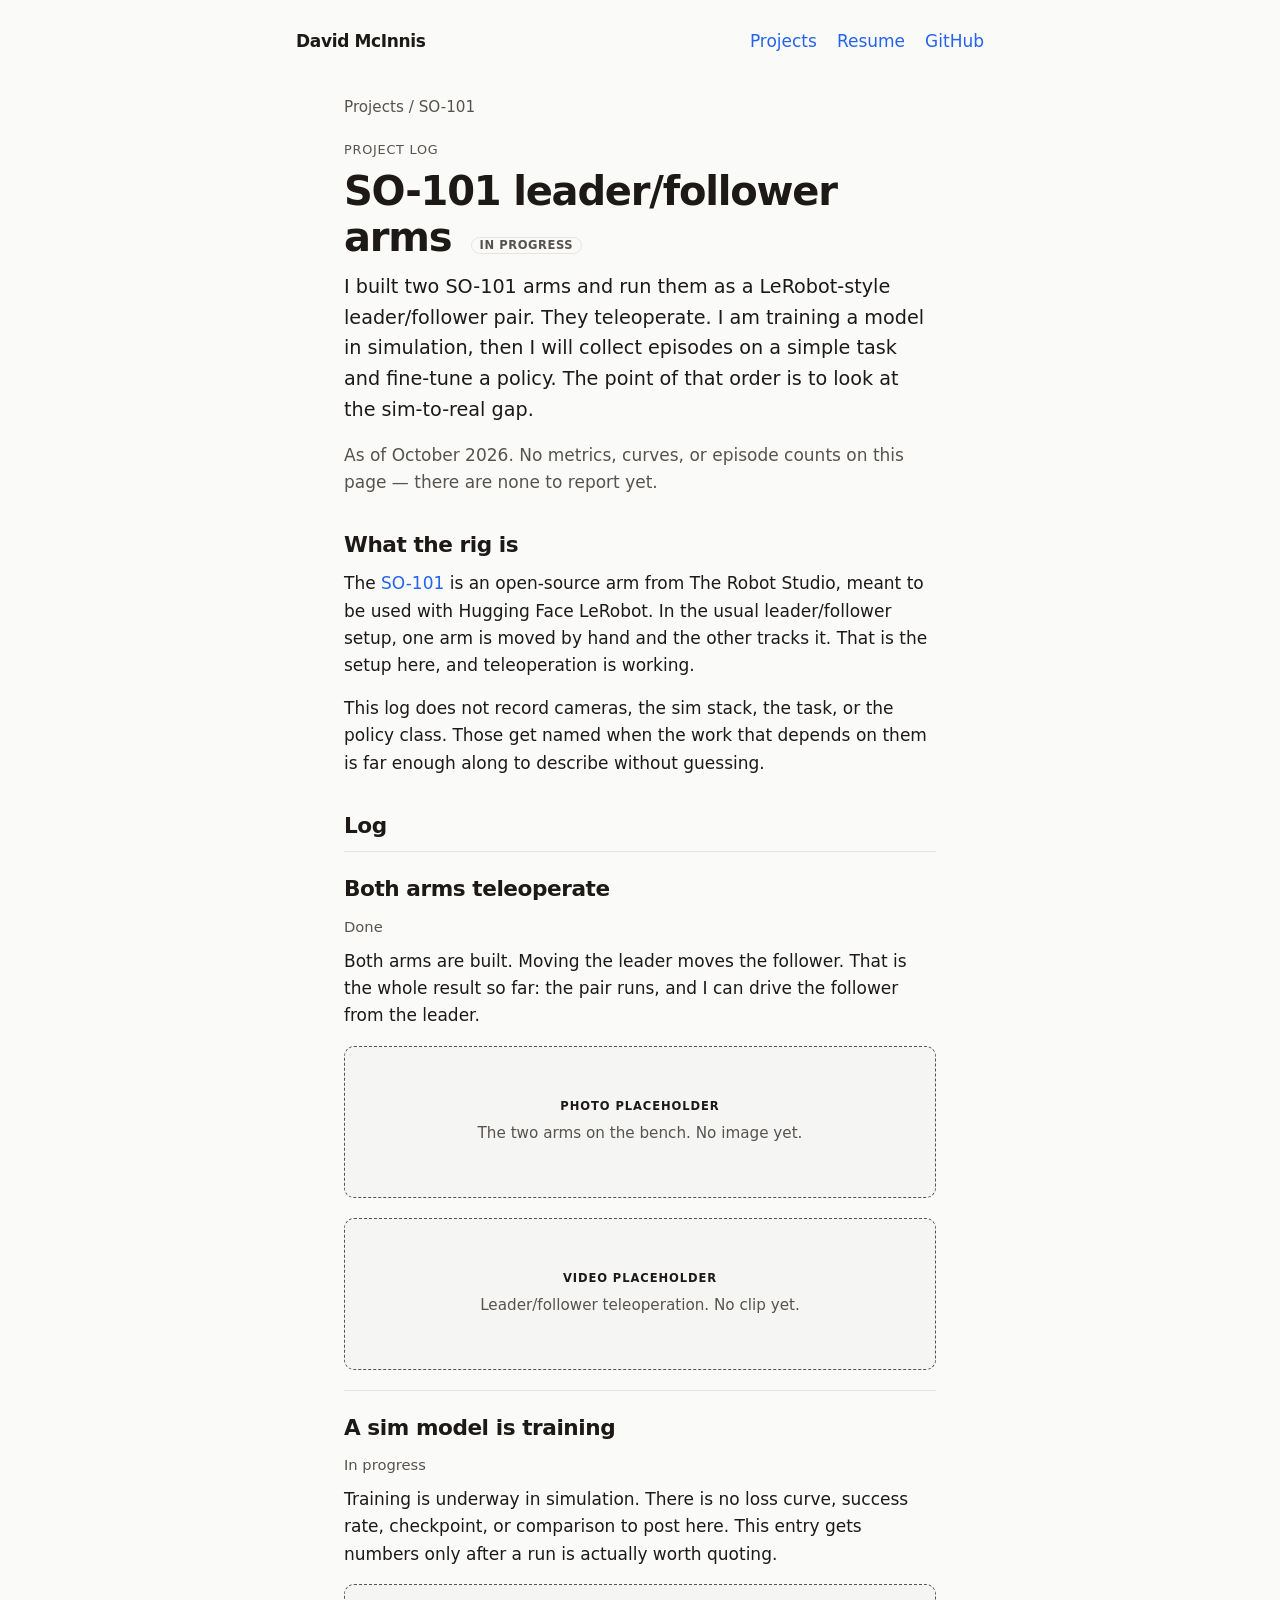
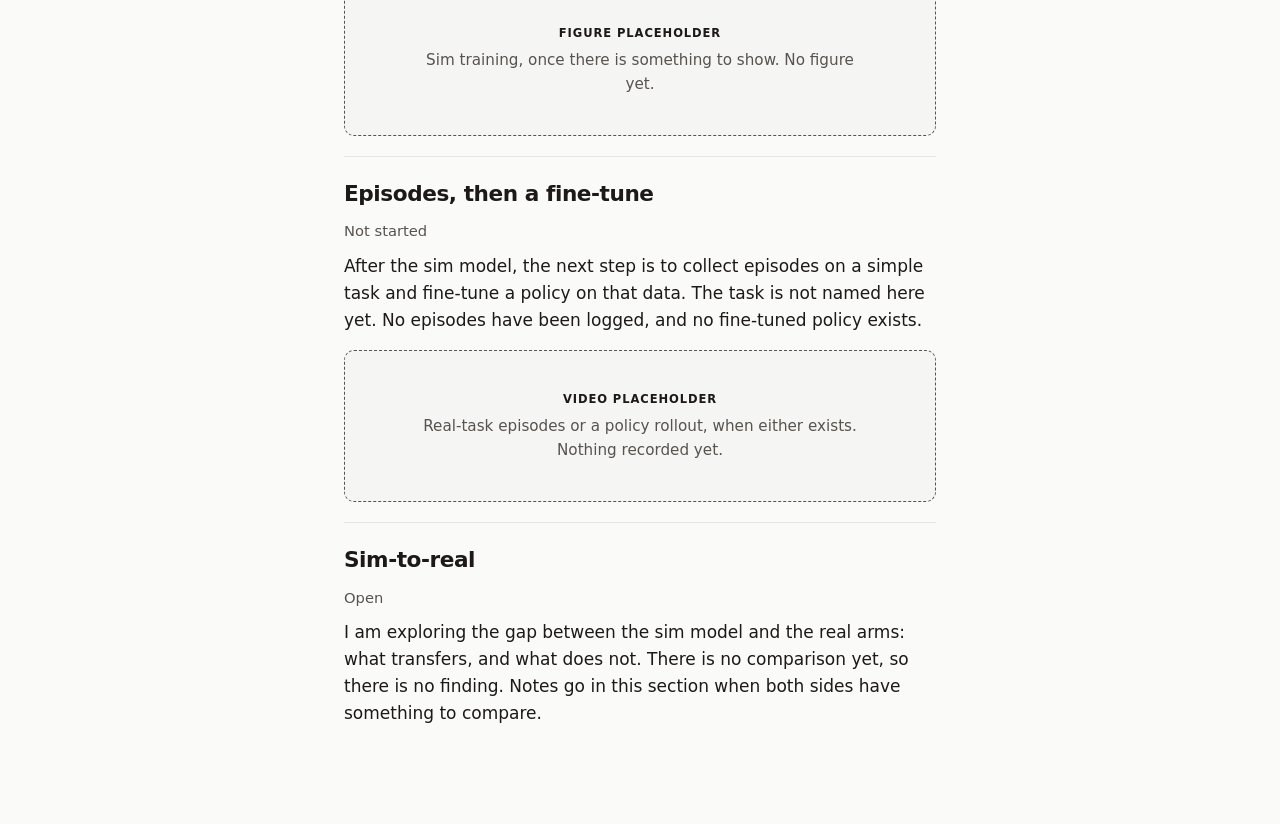
==== projects/so-101/index.html @ 81964a4d "Add SO-101 project log and a merged resume Static home, project index, and resume pages in the exist" ====
<!DOCTYPE html>
<html lang="en">
<head>
  <meta charset="utf-8">
  <meta name="viewport" content="width=device-width, initial-scale=1">
  <meta name="description" content="In-progress log of two SO-101 leader/follower arms: teleoperation works, a sim model is training, and real episodes are next.">
  <title>SO-101 arms — David McInnis</title>
  <link rel="stylesheet" href="/css/style.css">
</head>
<body>
  <header class="site-header">
    <a class="name" href="/">David McInnis</a>
    <nav aria-label="Primary">
      <a href="/projects/">Projects</a>
      <a href="/resume/">Resume</a>
      <a href="https://github.com/mcinnisd">GitHub</a>
    </nav>
  </header>
  <main>
    <p class="crumb"><a href="/projects/">Projects</a> / SO-101</p>
    <p class="kicker">Project log</p>
    <h1>SO-101 leader/follower arms <span class="status">In progress</span></h1>
    <p class="lede">I built two SO-101 arms and run them as a LeRobot-style leader/follower pair. They teleoperate. I am training a model in simulation, then I will collect episodes on a simple task and fine-tune a policy. The point of that order is to look at the sim-to-real gap.</p>
    <p class="muted">As of October 2026. No metrics, curves, or episode counts on this page — there are none to report yet.</p>

    <h2>What the rig is</h2>
    <p>The <a href="https://huggingface.co/docs/lerobot/so101">SO-101</a> is an open-source arm from The Robot Studio, meant to be used with Hugging Face LeRobot. In the usual leader/follower setup, one arm is moved by hand and the other tracks it. That is the setup here, and teleoperation is working.</p>
    <p>This log does not record cameras, the sim stack, the task, or the policy class. Those get named when the work that depends on them is far enough along to describe without guessing.</p>

    <h2>Log</h2>

    <section class="log-entry" aria-labelledby="teleop-heading">
      <h2 id="teleop-heading">Both arms teleoperate</h2>
      <p class="when">Done</p>
      <p>Both arms are built. Moving the leader moves the follower. That is the whole result so far: the pair runs, and I can drive the follower from the leader.</p>
      <figure class="placeholder">
        <figcaption>
          <span class="placeholder-label">Photo placeholder</span>
          The two arms on the bench. No image yet.
        </figcaption>
      </figure>
      <figure class="placeholder">
        <figcaption>
          <span class="placeholder-label">Video placeholder</span>
          Leader/follower teleoperation. No clip yet.
        </figcaption>
      </figure>
    </section>

    <section class="log-entry" aria-labelledby="sim-heading">
      <h2 id="sim-heading">A sim model is training</h2>
      <p class="when">In progress</p>
      <p>Training is underway in simulation. There is no loss curve, success rate, checkpoint, or comparison to post here. This entry gets numbers only after a run is actually worth quoting.</p>
      <figure class="placeholder">
        <figcaption>
          <span class="placeholder-label">Figure placeholder</span>
          Sim training, once there is something to show. No figure yet.
        </figcaption>
      </figure>
    </section>

    <section class="log-entry" aria-labelledby="real-heading">
      <h2 id="real-heading">Episodes, then a fine-tune</h2>
      <p class="when">Not started</p>
      <p>After the sim model, the next step is to collect episodes on a simple task and fine-tune a policy on that data. The task is not named here yet. No episodes have been logged, and no fine-tuned policy exists.</p>
      <figure class="placeholder">
        <figcaption>
          <span class="placeholder-label">Video placeholder</span>
          Real-task episodes or a policy rollout, when either exists. Nothing recorded yet.
        </figcaption>
      </figure>
    </section>

    <section class="log-entry" aria-labelledby="gap-heading">
      <h2 id="gap-heading">Sim-to-real</h2>
      <p class="when">Open</p>
      <p>I am exploring the gap between the sim model and the real arms: what transfers, and what does not. There is no comparison yet, so there is no finding. Notes go in this section when both sides have something to compare.</p>
    </section>
  </main>
</body>
</html>
---- css/style.css ----
:root {
  color-scheme: light;
  --bg: #fafaf9;
  --fg: #1c1917;
  --muted: #57534e;
  --accent: #2563eb;
  --line: #e7e5e4;
  --slot: #f5f5f4;
  --max: 40rem;
  --resume: 46rem;
}

@media (prefers-color-scheme: dark) {
  :root {
    color-scheme: dark;
    --bg: #0c0a09;
    --fg: #f5f5f4;
    --muted: #a8a29e;
    --accent: #60a5fa;
    --line: #292524;
    --slot: #1c1917;
  }
}

* { box-sizing: border-box; }

html { scroll-behavior: smooth; }

body {
  margin: 0;
  background: var(--bg);
  color: var(--fg);
  font-family: system-ui, -apple-system, "Segoe UI", sans-serif;
  line-height: 1.6;
  font-size: 1.0625rem;
}

a {
  color: var(--accent);
  text-decoration: none;
}

a:hover { text-decoration: underline; }

a:focus-visible {
  outline: 2px solid var(--accent);
  outline-offset: 3px;
  border-radius: 2px;
}

.site-header {
  max-width: var(--resume);
  margin: 0 auto;
  padding: 28px 24px 0;
  display: flex;
  justify-content: space-between;
  align-items: baseline;
  gap: 16px 24px;
}

.site-header .name {
  color: var(--fg);
  font-weight: 650;
  letter-spacing: -0.02em;
  text-decoration: none;
}

.site-header nav {
  display: flex;
  flex-wrap: wrap;
  gap: 8px 20px;
}

.site-header nav a[aria-current="page"] {
  color: var(--fg);
  text-decoration: underline;
  text-decoration-color: var(--accent);
  text-underline-offset: 0.2em;
}

body.home {
  min-height: 100vh;
  display: flex;
  flex-direction: column;
}

body.home main {
  flex: 1;
  display: grid;
  align-content: center;
  padding-top: 24px;
  padding-bottom: 64px;
}

main {
  max-width: var(--max);
  margin: 0 auto;
  padding: 40px 24px 80px;
}

main.wide { max-width: var(--resume); }

h1 {
  font-size: 2.5rem;
  line-height: 1.15;
  letter-spacing: -0.03em;
  font-weight: 650;
  margin: 0 0 12px;
}

h2 { font-size: 1.35rem; letter-spacing: -0.02em; margin: 2rem 0 0.5rem; }

h3 { font-size: 1.05rem; margin: 0 0 0.25rem; }

p { margin: 0 0 1rem; }

.lede {
  font-size: 1.2rem;
  margin: 0 0 1rem;
}

.muted { color: var(--muted); }

.links {
  display: flex;
  flex-wrap: wrap;
  gap: 8px 20px;
  margin-top: 1.25rem;
}

.kicker {
  color: var(--muted);
  font-size: 0.8rem;
  letter-spacing: 0.06em;
  text-transform: uppercase;
  margin: 0 0 0.5rem;
}

.crumb {
  color: var(--muted);
  font-size: 0.95rem;
  margin: 0 0 1.25rem;
}

.crumb a { color: var(--muted); }

.status {
  display: inline-block;
  font-size: 0.72rem;
  letter-spacing: 0.05em;
  text-transform: uppercase;
  color: var(--muted);
  border: 1px solid var(--line);
  border-radius: 999px;
  padding: 0.05rem 0.5rem;
  margin-left: 0.4rem;
  vertical-align: 0.15em;
  white-space: nowrap;
}

.project-list {
  list-style: none;
  padding: 0;
  margin: 1.5rem 0 0;
}

.project-list > li {
  padding: 1.1rem 0;
  border-top: 1px solid var(--line);
}

.project-list h2 {
  font-size: 1.15rem;
  margin: 0 0 0.35rem;
}

.project-list p { margin: 0; color: var(--muted); }

.later {
  margin-top: 2.5rem;
  color: var(--muted);
}

.later h2 { font-size: 1rem; color: var(--fg); }

.later ul {
  margin: 0.25rem 0 0;
  padding-left: 1.15rem;
  columns: 2;
}

.later li { break-inside: avoid; }

.log-entry {
  border-top: 1px solid var(--line);
  padding-top: 1.25rem;
  margin-top: 0.5rem;
}

.log-entry h2 { margin-top: 0; }

.when {
  color: var(--muted);
  font-size: 0.92rem;
  margin: 0 0 0.6rem;
}

figure.placeholder {
  margin: 1rem 0 1.25rem;
  min-height: 9.5rem;
  display: grid;
  place-items: center;
  padding: 1.5rem;
  border: 1px dashed var(--muted);
  border-radius: 10px;
  background: var(--slot);
}

figure.placeholder figcaption {
  max-width: 28rem;
  text-align: center;
  color: var(--muted);
  font-size: 0.95rem;
}

.placeholder-label {
  display: block;
  margin-bottom: 0.35rem;
  color: var(--fg);
  font-size: 0.72rem;
  font-weight: 650;
  letter-spacing: 0.08em;
  text-transform: uppercase;
}

.resume h1 {
  font-size: 2rem;
  margin-bottom: 0.2rem;
}

.resume .contact {
  color: var(--muted);
  margin: 0 0 0.5rem;
}

.resume h2 {
  font-size: 0.78rem;
  font-weight: 650;
  letter-spacing: 0.08em;
  text-transform: uppercase;
  color: var(--muted);
  border-bottom: 1px solid var(--line);
  padding-bottom: 0.3rem;
  margin: 1.75rem 0 0.8rem;
}

.resume h3 { font-size: 1.02rem; }

.resume .org { margin-top: 1.1rem; }

.resume .item-head,
.resume .role-line {
  display: flex;
  justify-content: space-between;
  gap: 1rem;
  align-items: baseline;
}

.resume .role-line {
  color: var(--muted);
  font-size: 0.95rem;
  margin-bottom: 0.35rem;
}

.resume .where,
.resume .dates { color: var(--muted); font-weight: 400; }

.resume ul {
  margin: 0.2rem 0 0.35rem;
  padding-left: 1.15rem;
}

.resume li { margin: 0 0 0.4rem; }

.resume .degree { margin: 0; }

.skills { margin: 0; }

.skills div {
  display: grid;
  grid-template-columns: 11.5rem 1fr;
  gap: 0.15rem 1rem;
  margin: 0 0 0.45rem;
}

.skills dt { font-weight: 650; }

.skills dd { margin: 0; }

@media (max-width: 640px) {
  h1 { font-size: 2.1rem; }
  .site-header { flex-direction: column; align-items: flex-start; }
  .resume .item-head,
  .resume .role-line,
  .skills div { display: block; }
  .later ul { columns: 1; }
}

@media print {
  :root {
    color-scheme: light;
    --bg: #fff;
    --fg: #000;
    --muted: #222;
    --accent: #000;
    --line: #ccc;
    --slot: #fff;
  }

  body { font-size: 10.5pt; }

  .site-header,
  .crumb,
  .no-print { display: none; }

  main { max-width: none; padding: 0; }

  a { color: #000; text-decoration: none; }

  .resume h2 { break-after: avoid; }

  .resume .org,
  .resume li { break-inside: avoid; }
}
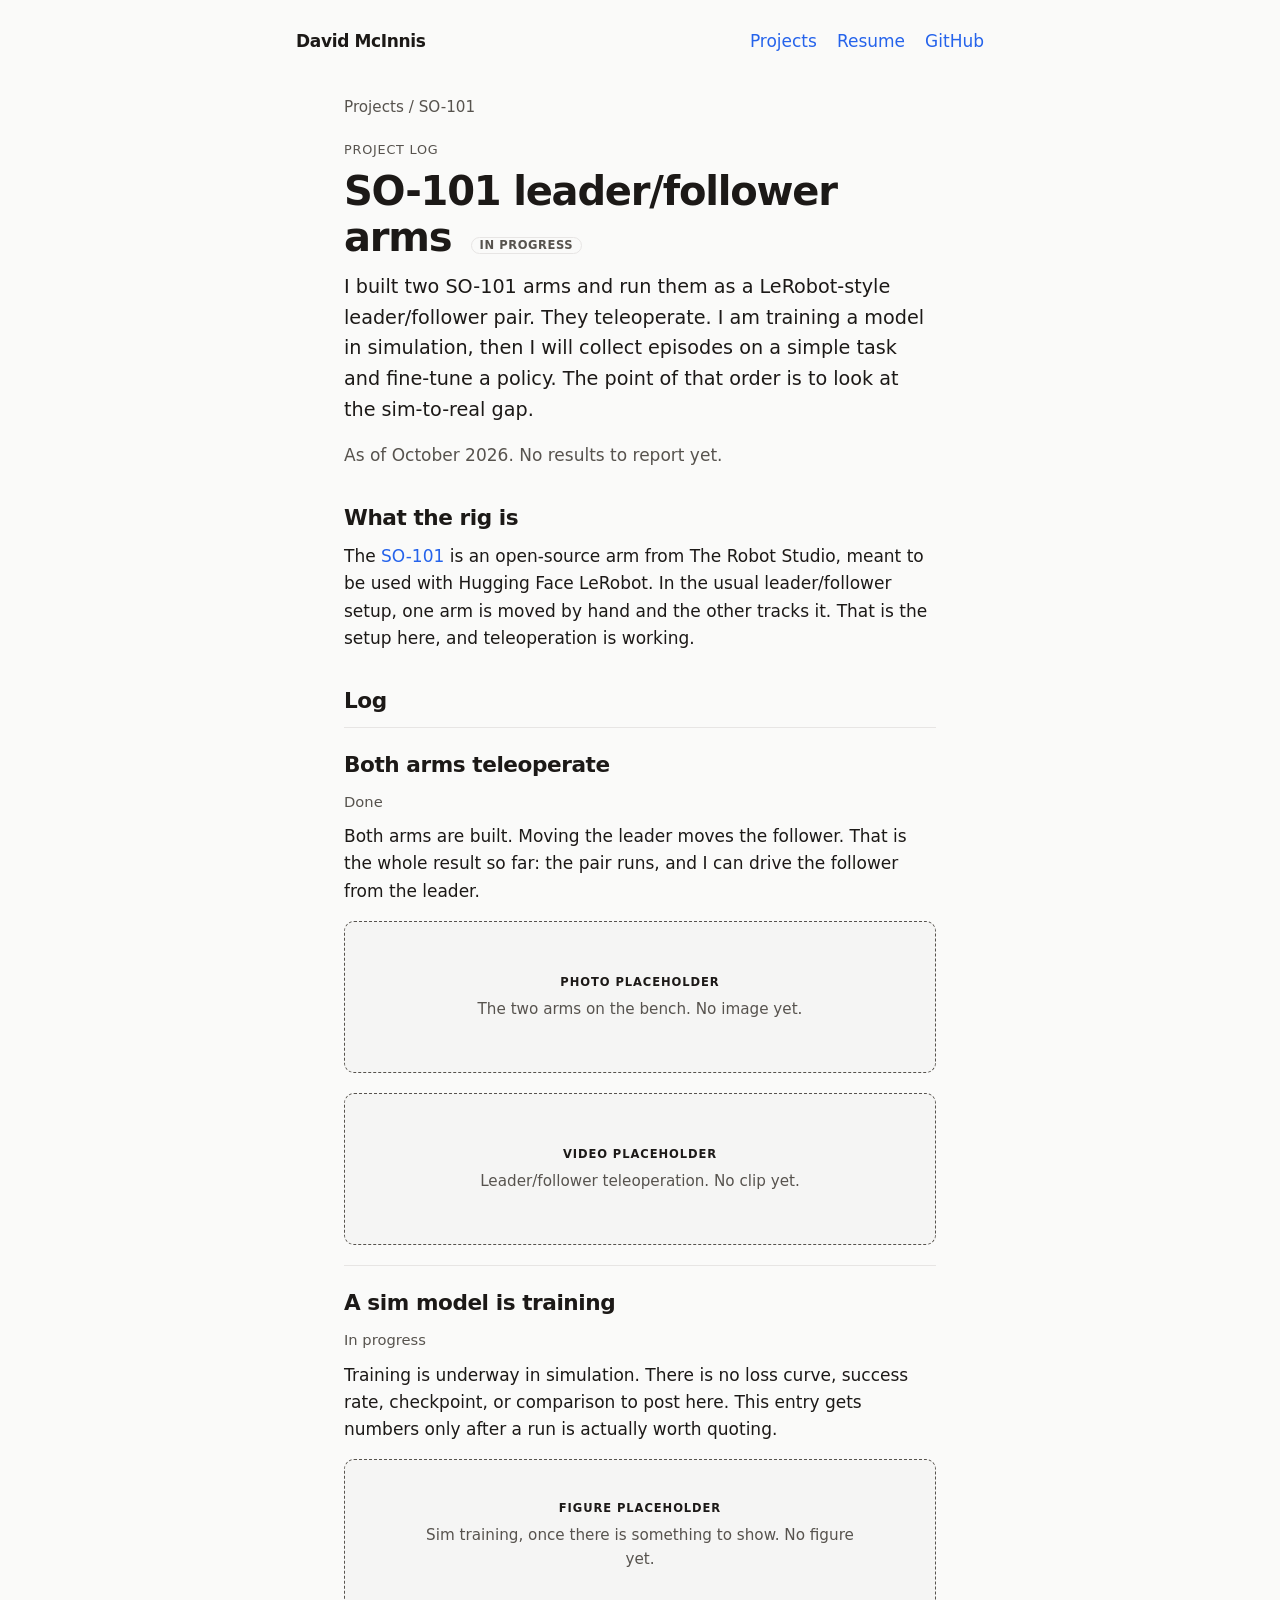
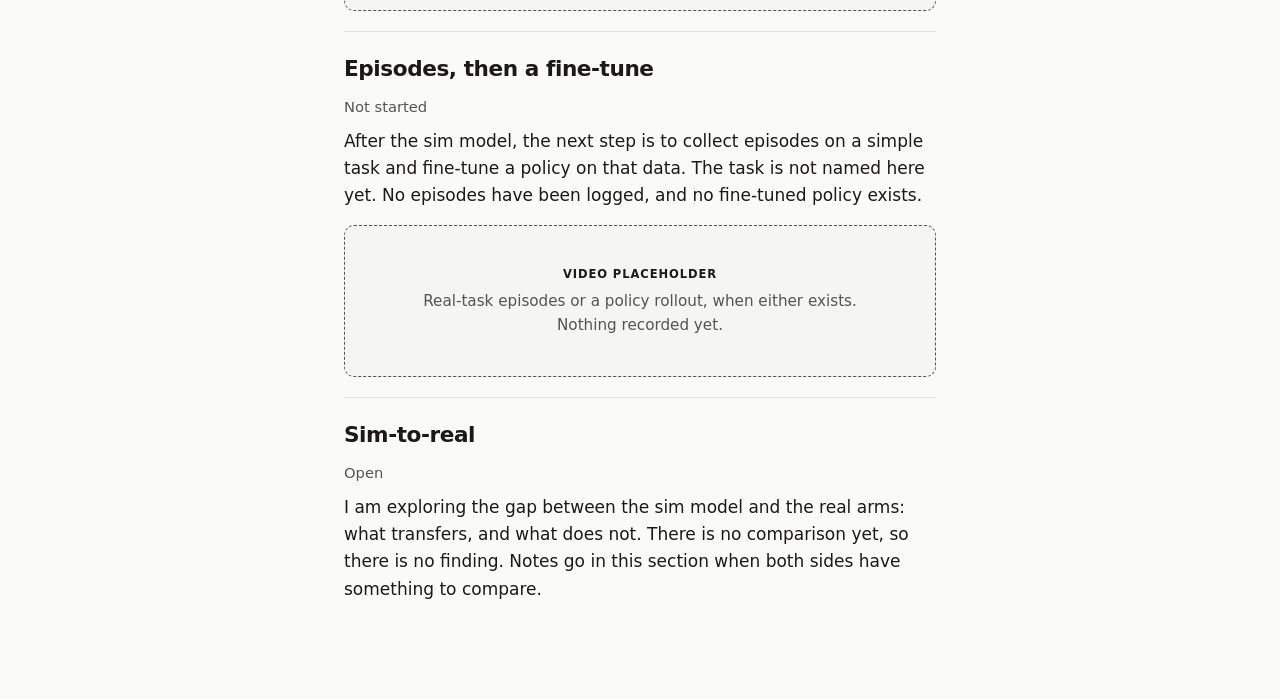
==== commit 1e7a0984: "Drop the hedging note from the SO-101 log The page already says what is done and what is not. It doe" ====
--- a/projects/so-101/index.html
+++ b/projects/so-101/index.html
@@ -21,11 +21,10 @@
     <p class="kicker">Project log</p>
     <h1>SO-101 leader/follower arms <span class="status">In progress</span></h1>
     <p class="lede">I built two SO-101 arms and run them as a LeRobot-style leader/follower pair. They teleoperate. I am training a model in simulation, then I will collect episodes on a simple task and fine-tune a policy. The point of that order is to look at the sim-to-real gap.</p>
-    <p class="muted">As of October 2026. No metrics, curves, or episode counts on this page — there are none to report yet.</p>
+    <p class="muted">As of October 2026. No results to report yet.</p>
 
     <h2>What the rig is</h2>
     <p>The <a href="https://huggingface.co/docs/lerobot/so101">SO-101</a> is an open-source arm from The Robot Studio, meant to be used with Hugging Face LeRobot. In the usual leader/follower setup, one arm is moved by hand and the other tracks it. That is the setup here, and teleoperation is working.</p>
-    <p>This log does not record cameras, the sim stack, the task, or the policy class. Those get named when the work that depends on them is far enough along to describe without guessing.</p>
 
     <h2>Log</h2>
 
